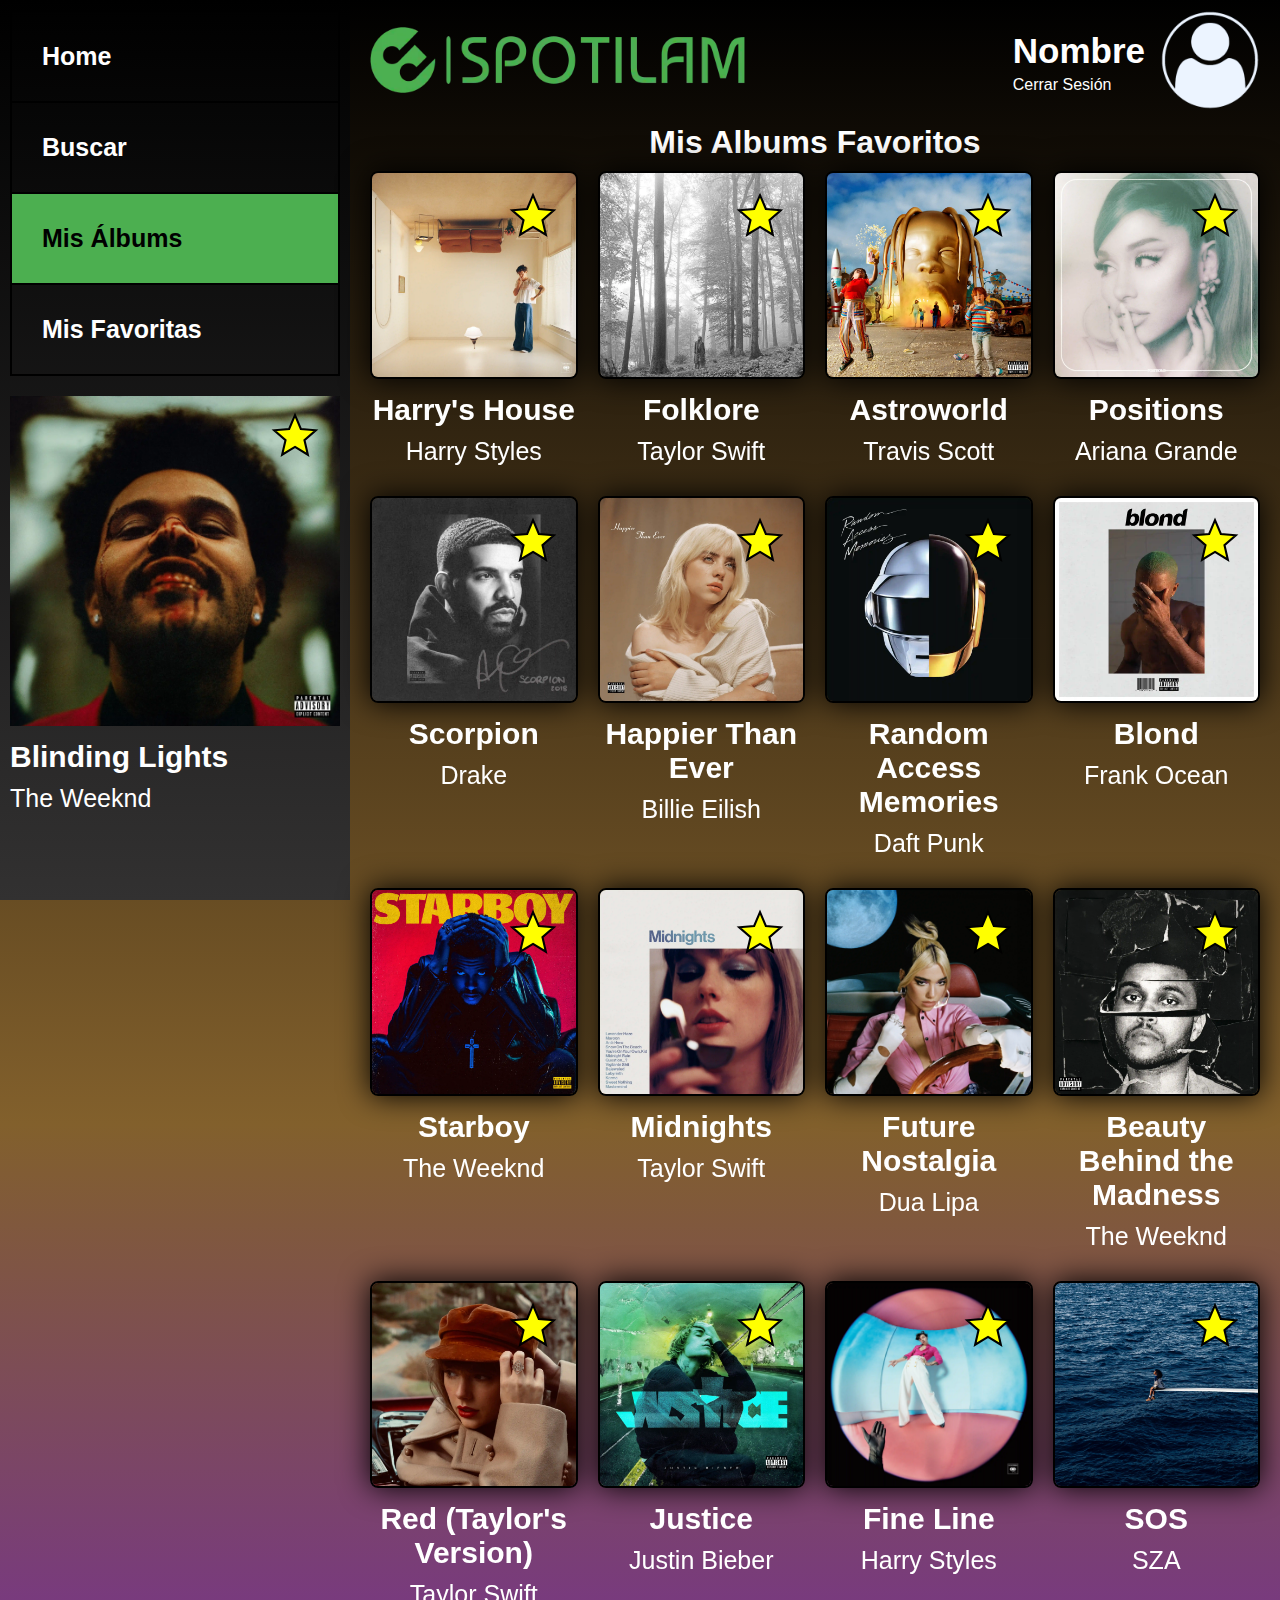
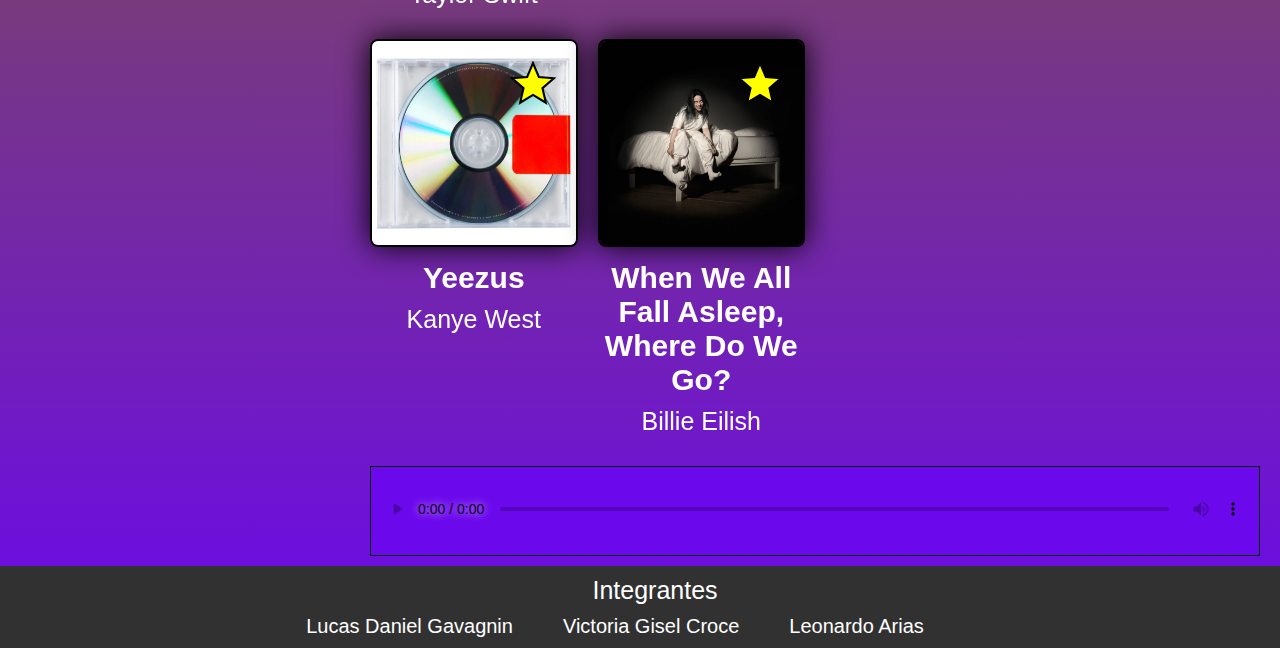
==== albums.html @ 0a67f17b "ultimos cambios" ====
<!DOCTYPE html>
<html lang="es">
<head>
    <meta charset="UTF-8">
    <meta name="viewport" content="width=device-width, initial-scale=1.0">
    <link rel="shortcut icon" href="img/icon.png" type="image/x-icon">
    <link rel="stylesheet" href="css/style.css">
    <link rel="stylesheet" href="css/gridAlbums.css">
    <link rel="stylesheet" href="css/favoritas.css">
    <title>SPOTILAM</title>
</head>
<body>
    <div class="main-container">

        <div class="sidebar">
            <nav>
                <ul>
                    <li><a href="index.html">Home</a></li>
                    <li><a href="buscar.html">Buscar</a></li>
                    <li><a href="albums.html" class="activo">Mis Álbums</a></li>
                    <li><a href="favoritas.html">Mis Favoritas</a></li>
                </ul>
            </nav>

            <section class="musica-sonando">
                <!-- Información de la canción en reproducción -->

                <div class="album">
                    <a href="sonando.html" >
                        <img src="img/sonando.webp" alt="imagen album">
                        <div class="album-informacion">
                            <h3 class="nombre-album">Blinding Lights</h3>
                            <p class="nombre-artista">The Weeknd</p>
                        </div>
                    </a>

                    <label class="container-star">
                        <input type="checkbox">
                        <svg viewBox="0 0 24 24">
                            <path d="M12 17.27L18.18 21l-1.64-7.03L22 9.24l-7.19-.61L12 2 9.19 8.63 2 9.24l5.46 4.73L5.82 21z"></path>
                        </svg>
                    </label>
                </div>
            </section>
        </div>
        
        <div class="contenido-principal">
            <header>
                <div class="container-header">
                    <div>
                        <a href="index.html"><img src="img/logoT.webp" alt="logo" class="logo"></a>
                        <!-- <h1>SPOTILAM</h1> -->
                    </div>

                    <div class="info-usuario">
                        <div class="detalles-usuario">
                            <a href="perfil.html"><h2>Nombre</h2></a> <!-- Nombre del usuario -->
                            <a href="login.html">Cerrar Sesión</a> <!-- Enlace para cerrar sesión -->
                        </div>
                        <a href="perfil.html"><img src="img/avatar.png" alt="Avatar de Usuario" class="imagen-avatar"></a> <!-- Avatar del usuario -->
                    </div>
                </div>
            </header>

            <main>
                <div class="titulo-principal">
                    <h1>Mis Albums Favoritos</h1>
                </div>

                <section class="contenedor">

                    <div class="grid"> <!-- Cuadrícula de álbumes -->
                    
                        <div class="album">
                            <a href="albums.html">
                                <img class="album-imagen" src="img/1.webp" alt="imagen album">
                                <div class="album-informacion">
                                    <p class="nombre-album">Harry's House</p>
                                    <p class="nombre-artista">Harry Styles</p>
                                </div>
                            </a>

                            <label class="container-star"> <!-- Estrella de favoritos -->
                                <input type="checkbox">
                                <svg viewBox="0 0 24 24">
                                    <path d="M12 17.27L18.18 21l-1.64-7.03L22 9.24l-7.19-.61L12 2 9.19 8.63 2 9.24l5.46 4.73L5.82 21z"></path>
                                </svg>
                            </label>
                            
                        </div>
                    
                        <div class="album">
                            <a href="albums.html">
                                <img class="album-imagen" src="img/2.webp" alt="imagen album">
                                <div class="album-informacion">
                                    <p class="nombre-album">Folklore</p>
                                    <p class="nombre-artista">Taylor Swift</p>
                                </div>
                            </a>

                            <label class="container-star"> <!-- Estrella de favoritos -->
                                <input type="checkbox">
                                <svg viewBox="0 0 24 24">
                                    <path d="M12 17.27L18.18 21l-1.64-7.03L22 9.24l-7.19-.61L12 2 9.19 8.63 2 9.24l5.46 4.73L5.82 21z"></path>
                                </svg>
                            </label>

                        </div>

                        <div class="album">
                            <a href="albums.html">
                                <img class="album-imagen" src="img/3.webp" alt="imagen album">
                                <div class="album-informacion">
                                    <p class="nombre-album">Astroworld</p>
                                    <p class="nombre-artista">Travis Scott</p>
                                </div>
                            </a>

                            <label class="container-star"> <!-- Estrella de favoritos -->
                                <input type="checkbox">
                                <svg viewBox="0 0 24 24">
                                    <path d="M12 17.27L18.18 21l-1.64-7.03L22 9.24l-7.19-.61L12 2 9.19 8.63 2 9.24l5.46 4.73L5.82 21z"></path>
                                </svg>
                            </label>

                        </div>
                    
                        <div class="album">
                            <a href="albums.html">
                                <img class="album-imagen" src="img/4.webp" alt="imagen album">
                                <div class="album-informacion">
                                    <p class="nombre-album">Positions</p>
                                    <p class="nombre-artista">Ariana Grande</p>
                                </div>
                            </a>

                            <label class="container-star"> <!-- Estrella de favoritos -->
                                <input type="checkbox">
                                <svg viewBox="0 0 24 24">
                                    <path d="M12 17.27L18.18 21l-1.64-7.03L22 9.24l-7.19-.61L12 2 9.19 8.63 2 9.24l5.46 4.73L5.82 21z"></path>
                                </svg>
                            </label>

                        </div>
                    
                        <div class="album">
                            <a href="albums.html">
                                <img class="album-imagen" src="img/5.webp" alt="imagen album">
                                <div class="album-informacion">
                                    <p class="nombre-album">Scorpion</p>
                                    <p class="nombre-artista">Drake</p>
                                </div>
                            </a>

                            <label class="container-star"> <!-- Estrella de favoritos -->
                                <input type="checkbox">
                                <svg viewBox="0 0 24 24">
                                    <path d="M12 17.27L18.18 21l-1.64-7.03L22 9.24l-7.19-.61L12 2 9.19 8.63 2 9.24l5.46 4.73L5.82 21z"></path>
                                </svg>
                            </label>

                        </div>
                    
                        <div class="album">
                            <a href="albums.html">
                                <img class="album-imagen" src="img/6.webp" alt="imagen album">
                                <div class="album-informacion">
                                    <p class="nombre-album">Happier Than Ever</p>
                                    <p class="nombre-artista">Billie Eilish</p>
                                </div>
                            </a>

                            <label class="container-star"> <!-- Estrella de favoritos -->
                                <input type="checkbox">
                                <svg viewBox="0 0 24 24">
                                    <path d="M12 17.27L18.18 21l-1.64-7.03L22 9.24l-7.19-.61L12 2 9.19 8.63 2 9.24l5.46 4.73L5.82 21z"></path>
                                </svg>
                            </label>

                        </div>
                
                        <div class="album">
                            <a href="albums.html">
                                <img class="album-imagen" src="img/7.webp" alt="imagen album">
                                <div class="album-informacion">
                                    <p class="nombre-album">Random Access Memories</p>
                                    <p class="nombre-artista">Daft Punk</p>
                                </div>
                            </a>

                            <label class="container-star"> <!-- Estrella de favoritos -->
                                <input type="checkbox">
                                <svg viewBox="0 0 24 24">
                                    <path d="M12 17.27L18.18 21l-1.64-7.03L22 9.24l-7.19-.61L12 2 9.19 8.63 2 9.24l5.46 4.73L5.82 21z"></path>
                                </svg>
                            </label>

                        </div>
                
                        <div class="album">
                            <a href="albums.html">
                                <img class="album-imagen" src="img/8.webp" alt="imagen album">
                                <div class="album-informacion">
                                    <p class="nombre-album">Blond</p>
                                    <p class="nombre-artista">Frank Ocean</p>
                                </div>
                            </a>

                            <label class="container-star"> <!-- Estrella de favoritos -->
                                <input type="checkbox">
                                <svg viewBox="0 0 24 24">
                                    <path d="M12 17.27L18.18 21l-1.64-7.03L22 9.24l-7.19-.61L12 2 9.19 8.63 2 9.24l5.46 4.73L5.82 21z"></path>
                                </svg>
                            </label>

                        </div>
                
                        <div class="album">
                            <a href="albums.html">
                                <img class="album-imagen" src="img/9.webp" alt="imagen album">
                                <div class="album-informacion">
                                    <p class="nombre-album">Starboy</p>
                                    <p class="nombre-artista">The Weeknd</p>
                                </div>
                            </a>

                            <label class="container-star"> <!-- Estrella de favoritos -->
                                <input type="checkbox">
                                <svg viewBox="0 0 24 24">
                                    <path d="M12 17.27L18.18 21l-1.64-7.03L22 9.24l-7.19-.61L12 2 9.19 8.63 2 9.24l5.46 4.73L5.82 21z"></path>
                                </svg>
                            </label>

                        </div>
                
                        <div class="album">
                            <a href="albums.html">
                                <img class="album-imagen" src="img/10.webp" alt="imagen album">
                                <div class="album-informacion">
                                    <p class="nombre-album">Midnights</p>
                                    <p class="nombre-artista">Taylor Swift</p>
                                </div>
                            </a>

                            <label class="container-star"> <!-- Estrella de favoritos -->
                                <input type="checkbox">
                                <svg viewBox="0 0 24 24">
                                    <path d="M12 17.27L18.18 21l-1.64-7.03L22 9.24l-7.19-.61L12 2 9.19 8.63 2 9.24l5.46 4.73L5.82 21z"></path>
                                </svg>
                            </label>

                        </div>

                        <div class="album">
                            <a href="albums.html">
                                <img class="album-imagen" src="img/17.webp" alt="imagen album">
                                <div class="album-informacion">
                                    <p class="nombre-album">Future Nostalgia</p>
                                    <p class="nombre-artista">Dua Lipa</p>
                                </div>
                            </a>

                            <label class="container-star"> <!-- Estrella de favoritos -->
                                <input type="checkbox">
                                <svg viewBox="0 0 24 24">
                                    <path d="M12 17.27L18.18 21l-1.64-7.03L22 9.24l-7.19-.61L12 2 9.19 8.63 2 9.24l5.46 4.73L5.82 21z"></path>
                                </svg>
                            </label>

                        </div>

                        <div class="album">
                            <a href="albums.html">
                                <img class="album-imagen" src="img/18.webp" alt="imagen album">
                                <div class="album-informacion">
                                    <p class="nombre-album">Beauty Behind the Madness</p>
                                    <p class="nombre-artista">The Weeknd</p>
                                </div>
                            </a>

                            <label class="container-star"> <!-- Estrella de favoritos -->
                                <input type="checkbox">
                                <svg viewBox="0 0 24 24">
                                    <path d="M12 17.27L18.18 21l-1.64-7.03L22 9.24l-7.19-.61L12 2 9.19 8.63 2 9.24l5.46 4.73L5.82 21z"></path>
                                </svg>
                            </label>

                        </div>

                        <div class="album">
                            <a href="albums.html">
                                <img class="album-imagen" src="img/19.webp" alt="imagen album">
                                <div class="album-informacion">
                                    <p class="nombre-album">Red (Taylor's Version)</p>
                                    <p class="nombre-artista">Taylor Swift</p>
                                </div>
                            </a>

                            <label class="container-star"> <!-- Estrella de favoritos -->
                                <input type="checkbox">
                                <svg viewBox="0 0 24 24">
                                    <path d="M12 17.27L18.18 21l-1.64-7.03L22 9.24l-7.19-.61L12 2 9.19 8.63 2 9.24l5.46 4.73L5.82 21z"></path>
                                </svg>
                            </label>

                        </div>

                        <div class="album">
                            <a href="albums.html">
                                <img class="album-imagen" src="img/20.webp" alt="imagen album">
                                <div class="album-informacion">
                                    <p class="nombre-album">Justice</p>
                                    <p class="nombre-artista">Justin Bieber</p>
                                </div>
                            </a>

                            <label class="container-star"> <!-- Estrella de favoritos -->
                                <input type="checkbox">
                                <svg viewBox="0 0 24 24">
                                    <path d="M12 17.27L18.18 21l-1.64-7.03L22 9.24l-7.19-.61L12 2 9.19 8.63 2 9.24l5.46 4.73L5.82 21z"></path>
                                </svg>
                            </label>

                        </div>

                        <div class="album">
                            <a href="albums.html">
                                <img class="album-imagen" src="img/21.webp" alt="imagen album">
                                <div class="album-informacion">
                                    <p class="nombre-album">Fine Line</p>
                                    <p class="nombre-artista">Harry Styles</p>
                                </div>
                            </a>

                            <label class="container-star"> <!-- Estrella de favoritos -->
                                <input type="checkbox">
                                <svg viewBox="0 0 24 24">
                                    <path d="M12 17.27L18.18 21l-1.64-7.03L22 9.24l-7.19-.61L12 2 9.19 8.63 2 9.24l5.46 4.73L5.82 21z"></path>
                                </svg>
                            </label>

                        </div>

                        <div class="album">
                            <a href="albums.html">
                                <img class="album-imagen" src="img/22.webp" alt="imagen album">
                                <div class="album-informacion">
                                    <p class="nombre-album">SOS</p>
                                    <p class="nombre-artista">SZA</p>
                                </div>
                            </a>

                            <label class="container-star"> <!-- Estrella de favoritos -->
                                <input type="checkbox">
                                <svg viewBox="0 0 24 24">
                                    <path d="M12 17.27L18.18 21l-1.64-7.03L22 9.24l-7.19-.61L12 2 9.19 8.63 2 9.24l5.46 4.73L5.82 21z"></path>
                                </svg>
                            </label>

                        </div>

                        <div class="album">
                            <a href="albums.html">
                                <img class="album-imagen" src="img/23.webp" alt="imagen album">
                                <div class="album-informacion">
                                    <p class="nombre-album">Yeezus</p>
                                    <p class="nombre-artista">Kanye West</p>
                                </div>
                            </a>

                            <label class="container-star"> <!-- Estrella de favoritos -->
                                <input type="checkbox">
                                <svg viewBox="0 0 24 24">
                                    <path d="M12 17.27L18.18 21l-1.64-7.03L22 9.24l-7.19-.61L12 2 9.19 8.63 2 9.24l5.46 4.73L5.82 21z"></path>
                                </svg>
                            </label>

                        </div>

                        <div class="album">
                            <a href="albums.html">
                                <img class="album-imagen" src="img/24.webp" alt="imagen album">
                                <div class="album-informacion">
                                    <p class="nombre-album">When We All Fall Asleep, Where Do We Go?</p>
                                    <p class="nombre-artista">Billie Eilish</p>
                                </div>
                            </a>

                            <label class="container-star"> <!-- Estrella de favoritos -->
                                <input type="checkbox">
                                <svg viewBox="0 0 24 24">
                                    <path d="M12 17.27L18.18 21l-1.64-7.03L22 9.24l-7.19-.61L12 2 9.19 8.63 2 9.24l5.46 4.73L5.82 21z"></path>
                                </svg>
                            </label>

                        </div>
            
                    </div>
                </section>
            </main>

            <section class="reproductor">
                <audio controls>
                    <source src="audio/The Weeknd - Blinding Lights.mp3" type="audio/mpeg">
                </audio>
            </section>
        </div>
    </div>
    
    <footer class="contenedorFooter">
        <p>Integrantes</p>
        <ul class="nombres"> <!-- Lista de integrantes del grupo -->
            <li>Lucas Daniel Gavagnin</li>
            <li>Victoria Gisel Croce</li>
            <li>Leonardo Arias</li>
        </ul>
    </footer>
    
</body>
</html>
---- css/style.css ----
/* Resetear estilos y definir estilos básicos de la página */
* {
    margin: 0;
    padding: 0;
    box-sizing: border-box;
}

body {
    font-family: Arial, sans-serif; /* Fuente para el cuerpo del documento */
    background: linear-gradient(black, rgb(130, 96, 44), rgb(107, 8, 236)) no-repeat center;
}
img {
    width: 100%; /* Ajusta todas las imágenes al ancho del contenedor */
}
p, h1, h2, h3 {
    color: white;
}
a {
    color: white;
    text-decoration: none; /* Quita subrayado de los enlaces */
}

/* ESTILOS PARA EL CONTENEDOR PRINCIPAL */
.main-container {
    display: flex;
}

/* ESTILOS PARA EL SIDEBAR */
.sidebar {
    display: flex;
    flex-direction: column;
    padding: 10px;
    position: fixed; /* Fija el sidebar en la posición especificada */
    top: 0; /* Coloca el sidebar en la parte superior de la página */
    left: 0; /* Coloca el sidebar en la parte izquierda de la página */
    height: 100%; /* Establece la altura del sidebar al 100% del viewport */
    width: 350px; /* Ajusta el ancho del sidebar según tus preferencias */
    background: linear-gradient( black, rgb(50, 49, 49));
}

/* Estilos para el Nav */
nav ul {
    list-style: none; /* Quita viñetas de la lista */
    padding: 0;
}
nav ul li a {
    font-size: 25px;
    font-weight: bolder; /* Fuente en negrita */
    display: block; /* Convertir en elemento bloque para ocupar todo el ancho */
    padding: 30px; /* Agrega relleno alrededor del enlace */
    border: 2px solid black; /* Agrega borde negro */
    border-bottom: none; /* Quita borde inferior */
    transition: background-color 0.3s, color 0.3s; /* Transición para cambios de color */
}
nav ul li:last-of-type {
    border-bottom: 2px solid black; /* Agrega borde negro */
}
nav ul li a:hover {
    background-color: #4caf50; /* Cambia el fondo al pasar el mouse */
    color: white; /* Cambia el color de texto al pasar el mouse */
}

nav ul li a.activo {
    background-color: #4caf50; /* Fondo distinto para la vista actual */
    color: black; /* Cambia el color de texto para la vista actual */
}

/* Estilos para Musica Sonando */
.musica-sonando .album {
    padding: 20px 0 0 0; /* Elimina el padding */
}
.musica-sonando h3,
.musica-sonando p{
    text-align: start; /* Alinear texto a la izquierda */
}
.musica-sonando .container-star {
    top: 35px;
    right: 20px;
}

/* ESTILOS PARA EL CONTENIDO PRINCIPAL */
.contenido-principal {
    margin-left: 350px; /* Ajusta el margen izquierdo para acomodar el ancho del sidebar */
    padding: 0 10px; /* Agrega relleno izq y der */
}

/* ESTILOS PARA EL HEADER */
.container-header {
    display: flex;
    justify-content: space-between; /* Distribuir elementos en el espacio disponible */
    align-items: center; /* Centra verticalmente los elementos */
    margin: 10px;
}
.logo {
    width: 75%; /* Ajusta el ancho del logo*/
}
.info-usuario {
    display: flex;
    align-items: center;
}
.detalles-usuario {
    margin-right: 15px;
}
.info-usuario h2 {
    font-size: 35px; /* Tamaño de fuente */
    margin: 0; /* Elimina el margen superior del nombre de usuario */
    margin-bottom: 5px; /* Margen inferior para separar el nombre de usuario del enlace de cierre de sesión */
}
.imagen-avatar {
    width: 100px; /* Ajusta el ancho del avatar*/
}

/* ESTILOS PARA EL REPRODUCTOR */
.reproductor {
    padding: 15px 0;
    border: 1px solid black; /* Agrega borde negro */
    margin: 10px;
    background-color: rgb(107, 8, 236);
}
audio {
    width: 100%; /* Ajusta el ancho del reproductor */
}
audio::-webkit-media-controls-enclosure {
    background-color: rgb(107, 8, 236); /* Establece el fondo de los controles de audio */
    border-radius: 0px;
}

/* ESTILOS PARA EL FOOTER */
.contenedorFooter {
    display: flex;
    flex-direction: column;
    align-items: center;
    background-color: rgb(50, 49, 49);
}
.contenedorFooter p {
    font-size: 25px; /* Tamaño de fuente */
    margin-top: 10px;
    margin-left: 30px;
}
.nombres {
    display: flex;
    
    list-style: none; /* Quita viñetas de la lista */
    font-size: 20px; /* Tamaño de fuente */
    margin: 10px;
}
.nombres li {
    margin-right: 50px;
    color: white;
}
/* Estilos para dispositivos móviles (ancho máximo de 600px) */
@media (max-width: 600px) {
    
}
---- css/gridAlbums.css ----
/* Estilos para el diseño de cuadrícula */
.grid {
    display: grid; /* Usa diseño de cuadrícula */
    grid-template-columns: repeat(4, 1fr); /* Crea 4 columnas de igual tamaño en la cuadrícula */
}

/* Estilos para el título principal */
.titulo-principal {
    display: flex;
    justify-content: center; /* Centra elementos horizontalmente */
}
.titulo-principal h1 {
    margin: 0; /* Elimina el margen superior del título principal */
}

/* Estilos para el elemento de álbum */
.album {
    position: relative; /* Establece la posición relativa con respecto a la estrella */
    padding: 10px; /* Agrega relleno alrededor del elemento de álbum */
}

/* Estilos para el nombre del álbum y el nombre del artista */
.nombre-album {
    font-size: 30px; /* Tamaño de fuente */
    font-weight: bolder; /* Fuente en negrita */
}
.nombre-artista {
    font-size: 25px; /* Tamaño de fuente */
}
.nombre-album,
.nombre-artista {
    margin: 10px 0; /* Establece márgenes superior e inferior */
    text-align: center; /* Centra el texto horizontalmente */
}

/* Estilos para la imagen del álbum */
.album-imagen {
    border: 2px solid black; /* Agrega borde negro */
    border-radius: 8px;
    box-shadow: 0 0 30px black;
}

/* Estilos para la estrella */
.container-star {
    position: absolute; /* Establece la posición absoluta con respecto al album */
    cursor: pointer; /* Cambia el cursor al pasar el mouse */
    top: 30px;
    right: 30px;
}
.container-star input {
    opacity: 0; /* Oculta el input checkbox */
    cursor: pointer; /* Cambia el cursor al pasar el mouse */
    height: 0;
    width: 0;
}
.container-star svg {
    height: 50px; /* Establece el tamaño de la estrella */
    width: 50px;
    transition: all 0.3s; /* Agrega la transición */
    fill: white; /* Color de relleno de la estrella */
    stroke: black; /* Color del contorno de la estrella */
    stroke-width: 1px; /* Ancho del contorno de la estrella */
}
.container-star svg:hover {
    transform: scale(1.3); /* Escala la estrella al pasar el mouse */
}

/* Estilos para la estrella cuando está seleccionada */
.container-star input:checked ~ svg {
    fill: yellow; /* Cambia el color de relleno cuando la estrella está seleccionada */
    animation: pop_42 0.5s ease-out; /* Agrega animación */
    transform: scale(1.3); /* Escala la estrella cuando está seleccionada */
}

/* Animación para la estrella seleccionada */
@keyframes pop_42 {
    0% {
      transform: scale(1.3);
    }
  
    50% {
      transform: scale(1.5);
    }
  
    100% {
      transform: scale(1.3);
    }
}
---- css/favoritas.css ----
.container-star svg {
    fill: yellow; /* Color de relleno de la estrella */
}
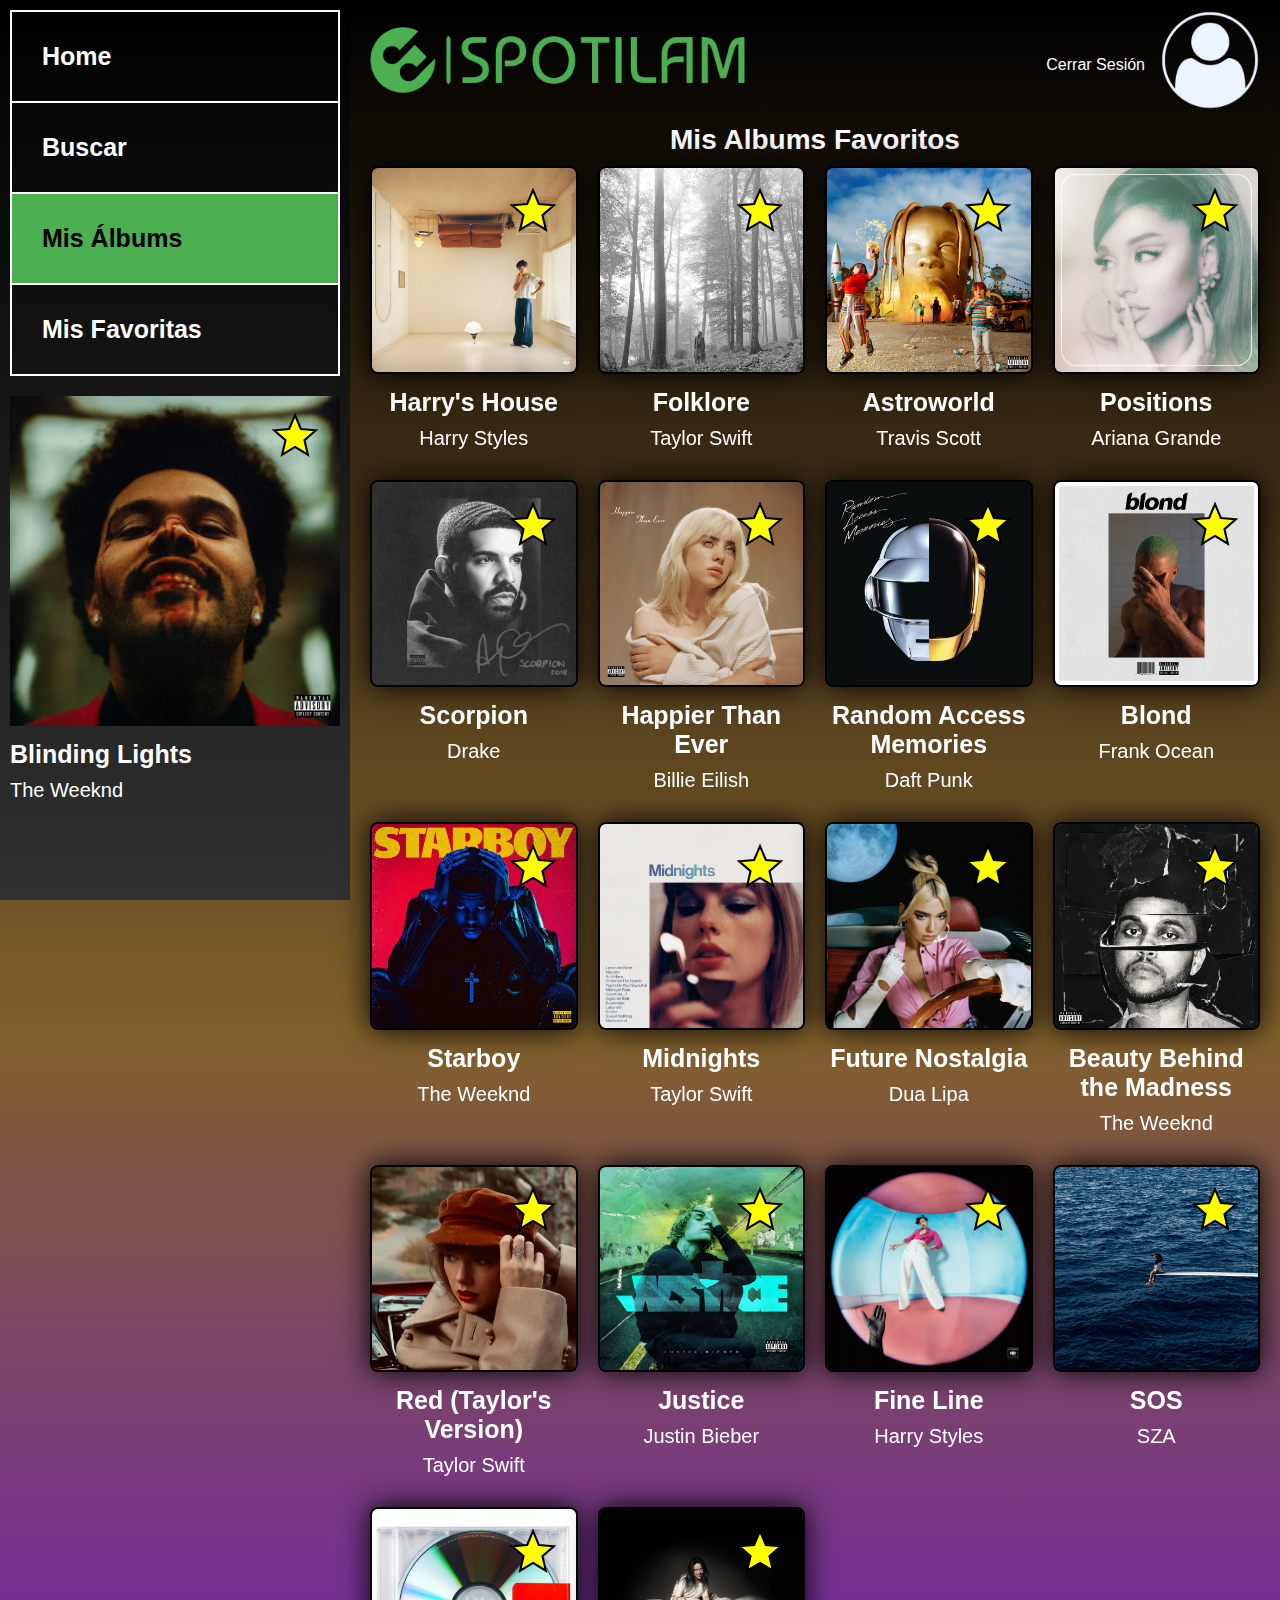
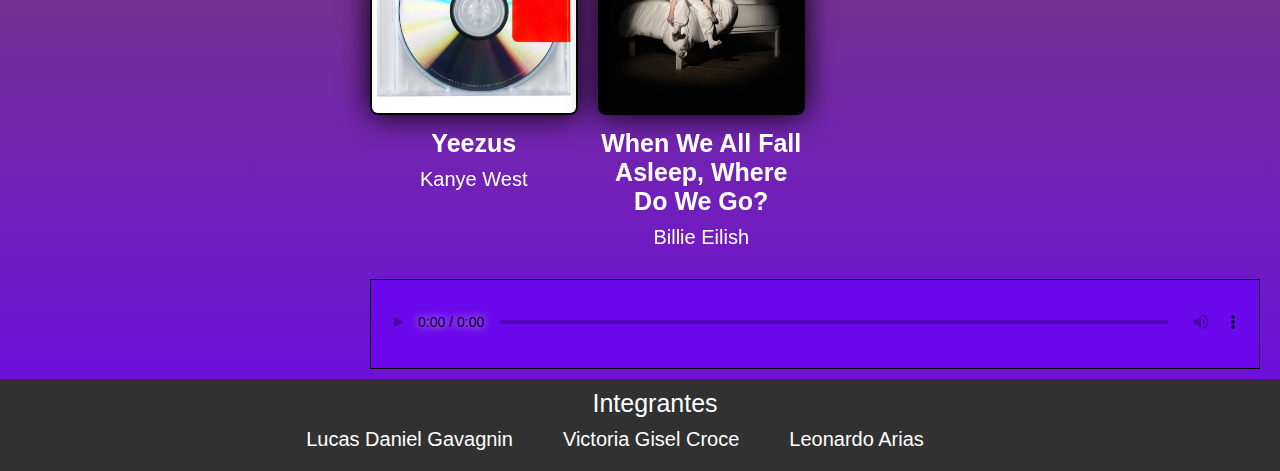
==== commit 164b12cf: "js" ====
--- a/albums.html
+++ b/albums.html
@@ -54,7 +54,7 @@
 
                     <div class="info-usuario">
                         <div class="detalles-usuario">
-                            <a href="perfil.html"><h2>Nombre</h2></a> <!-- Nombre del usuario -->
+                            <a href="perfil.html"><h2 id="nombre-usuario"></h2></a> <!-- Nombre del usuario -->
                             <a href="login.html">Cerrar Sesión</a> <!-- Enlace para cerrar sesión -->
                         </div>
                         <a href="perfil.html"><img src="img/avatar.png" alt="Avatar de Usuario" class="imagen-avatar"></a> <!-- Avatar del usuario -->
@@ -416,6 +416,7 @@
         </ul>
     </footer>
     
+    <script src="js/scripts.js"></script>
 </body>
 </html>
 
--- a/css/style.css
+++ b/css/style.css
@@ -22,7 +22,12 @@
 
 /* ESTILOS PARA EL CONTENEDOR PRINCIPAL */
 .main-container {
-    display: flex;
+    flex-direction: column;
+}
+@media (min-width: 600px) {
+    .contenido-principal {
+        flex-direction: row;
+    }
 }
 
 /* ESTILOS PARA EL SIDEBAR */
@@ -30,12 +35,16 @@
     display: flex;
     flex-direction: column;
     padding: 10px;
-    position: fixed; /* Fija el sidebar en la posición especificada */
-    top: 0; /* Coloca el sidebar en la parte superior de la página */
-    left: 0; /* Coloca el sidebar en la parte izquierda de la página */
-    height: 100%; /* Establece la altura del sidebar al 100% del viewport */
-    width: 350px; /* Ajusta el ancho del sidebar según tus preferencias */
-    background: linear-gradient( black, rgb(50, 49, 49));
+}
+@media (min-width: 600px) {
+    .sidebar {
+        position: fixed; /* Fija el sidebar en la posición especificada */
+        top: 0; /* Coloca el sidebar en la parte superior de la página */
+        left: 0; /* Coloca el sidebar en la parte izquierda de la página */
+        height: 100%; /* Establece la altura del sidebar al 100% del viewport */
+        width: 350px; /* Ajusta el ancho del sidebar según tus preferencias */
+        background: linear-gradient( black, rgb(50, 49, 49));
+    }
 }
 
 /* Estilos para el Nav */
@@ -43,17 +52,22 @@
     list-style: none; /* Quita viñetas de la lista */
     padding: 0;
 }
-nav ul li a {
+nav ul li a{
     font-size: 25px;
     font-weight: bolder; /* Fuente en negrita */
     display: block; /* Convertir en elemento bloque para ocupar todo el ancho */
-    padding: 30px; /* Agrega relleno alrededor del enlace */
-    border: 2px solid black; /* Agrega borde negro */
+    padding: 10px; /* Agrega relleno alrededor del enlace */
+    border: 2px solid white; /* Agrega borde blanco */
     border-bottom: none; /* Quita borde inferior */
     transition: background-color 0.3s, color 0.3s; /* Transición para cambios de color */
 }
+@media (min-width: 600px) {
+    nav ul li a{
+        padding: 30px; /* Agrega relleno alrededor del enlace */
+    }
+}
 nav ul li:last-of-type {
-    border-bottom: 2px solid black; /* Agrega borde negro */
+    border-bottom: 2px solid white; /* Agrega borde blanco */
 }
 nav ul li a:hover {
     background-color: #4caf50; /* Cambia el fondo al pasar el mouse */
@@ -66,6 +80,14 @@
 }
 
 /* Estilos para Musica Sonando */
+.musica-sonando {
+    display: none;
+}
+@media (min-width: 600px) {
+    .musica-sonando {
+        display: block;
+    }
+}
 .musica-sonando .album {
     padding: 20px 0 0 0; /* Elimina el padding */
 }
@@ -80,34 +102,65 @@
 
 /* ESTILOS PARA EL CONTENIDO PRINCIPAL */
 .contenido-principal {
-    margin-left: 350px; /* Ajusta el margen izquierdo para acomodar el ancho del sidebar */
     padding: 0 10px; /* Agrega relleno izq y der */
+}
+@media (min-width: 600px) {
+    .contenido-principal {
+        margin-left: 350px; /* Ajusta el margen izquierdo para acomodar el ancho del sidebar */
+    }
 }
 
 /* ESTILOS PARA EL HEADER */
 .container-header {
     display: flex;
+    flex-direction: column;
     justify-content: space-between; /* Distribuir elementos en el espacio disponible */
     align-items: center; /* Centra verticalmente los elementos */
     margin: 10px;
+    
+}
+@media (min-width: 600px) {
+    .container-header {
+        flex-direction: row;
+    }
 }
 .logo {
-    width: 75%; /* Ajusta el ancho del logo*/
+    width: 100%; /* Ajusta el ancho del logo*/
+}
+@media (min-width: 600px) {
+    .logo {
+        width: 75%; /* Ajusta el ancho del logo*/
+    }
 }
 .info-usuario {
     display: flex;
     align-items: center;
 }
 .detalles-usuario {
-    margin-right: 15px;
+    margin-right: 150px;
+}
+@media (min-width: 600px) {
+    .detalles-usuario {
+        margin-right: 15px;
+    }
 }
 .info-usuario h2 {
-    font-size: 35px; /* Tamaño de fuente */
+    font-size: 20px; /* Tamaño de fuente */
     margin: 0; /* Elimina el margen superior del nombre de usuario */
     margin-bottom: 5px; /* Margen inferior para separar el nombre de usuario del enlace de cierre de sesión */
 }
+@media (min-width: 600px) {
+    .info-usuario h2 {
+        font-size: 35px; /* Tamaño de fuente */
+    }
+}
 .imagen-avatar {
-    width: 100px; /* Ajusta el ancho del avatar*/
+    width: 75px; /* Ajusta el ancho del avatar*/
+}
+@media (min-width: 600px) {
+    .imagen-avatar {
+        width: 100px; /* Ajusta el ancho del avatar*/
+    }
 }
 
 /* ESTILOS PARA EL REPRODUCTOR */
@@ -135,20 +188,31 @@
 .contenedorFooter p {
     font-size: 25px; /* Tamaño de fuente */
     margin-top: 10px;
-    margin-left: 30px;
 }
 .nombres {
     display: flex;
-    
+    flex-direction: column;
     list-style: none; /* Quita viñetas de la lista */
     font-size: 20px; /* Tamaño de fuente */
     margin: 10px;
 }
+@media (min-width: 600px) {
+    .nombres {
+        flex-direction: row;
+    }
+    .contenedorFooter p {
+        margin-left: 30px;
+    }
+    .nombres li {
+        margin-right: 50px;
+        color: white;
+    }
+}
 .nombres li {
-    margin-right: 50px;
+    margin-bottom: 10px;
     color: white;
 }
 /* Estilos para dispositivos móviles (ancho máximo de 600px) */
 @media (max-width: 600px) {
-    
-}
+
+}
--- a/css/gridAlbums.css
+++ b/css/gridAlbums.css
@@ -1,7 +1,12 @@
 /* Estilos para el diseño de cuadrícula */
 .grid {
     display: grid; /* Usa diseño de cuadrícula */
-    grid-template-columns: repeat(4, 1fr); /* Crea 4 columnas de igual tamaño en la cuadrícula */
+    grid-template-columns: repeat(2, 1fr); /* Crea 2 columnas de igual tamaño en la cuadrícula */
+}
+@media (min-width: 600px) {
+    .grid {
+        grid-template-columns: repeat(4, 1fr); /* Crea 4 columnas de igual tamaño en la cuadrícula */
+    }
 }
 
 /* Estilos para el título principal */
@@ -21,11 +26,20 @@
 
 /* Estilos para el nombre del álbum y el nombre del artista */
 .nombre-album {
-    font-size: 30px; /* Tamaño de fuente */
+    font-size: 20px; /* Tamaño de fuente */
     font-weight: bolder; /* Fuente en negrita */
 }
 .nombre-artista {
-    font-size: 25px; /* Tamaño de fuente */
+    font-size: 15px; /* Tamaño de fuente */
+}
+@media (min-width: 600px) {
+    .nombre-album {
+        font-size: 25px; /* Tamaño de fuente */
+        font-weight: bolder; /* Fuente en negrita */
+    }
+    .nombre-artista {
+        font-size: 20px; /* Tamaño de fuente */
+    }
 }
 .nombre-album,
 .nombre-artista {
@@ -44,8 +58,8 @@
 .container-star {
     position: absolute; /* Establece la posición absoluta con respecto al album */
     cursor: pointer; /* Cambia el cursor al pasar el mouse */
-    top: 30px;
-    right: 30px;
+    top: 20px;
+    right: 20px;
 }
 .container-star input {
     opacity: 0; /* Oculta el input checkbox */
@@ -54,12 +68,22 @@
     width: 0;
 }
 .container-star svg {
-    height: 50px; /* Establece el tamaño de la estrella */
-    width: 50px;
+    height: 40px; /* Establece el tamaño de la estrella */
+    width: 40px;
     transition: all 0.3s; /* Agrega la transición */
     fill: white; /* Color de relleno de la estrella */
     stroke: black; /* Color del contorno de la estrella */
     stroke-width: 1px; /* Ancho del contorno de la estrella */
+}
+@media (min-width: 600px) {
+    .container-star svg {
+        height: 50px; /* Establece el tamaño de la estrella */
+        width: 50px;
+    }
+    .container-star {
+        top: 30px;
+        right: 30px;
+    }
 }
 .container-star svg:hover {
     transform: scale(1.3); /* Escala la estrella al pasar el mouse */
--- a/css/favoritas.css
+++ b/css/favoritas.css
@@ -1,3 +1,7 @@
 .container-star svg {
     fill: yellow; /* Color de relleno de la estrella */
-}+}
+
+.titulo-principal h1 {
+    font-size: 28px;
+}
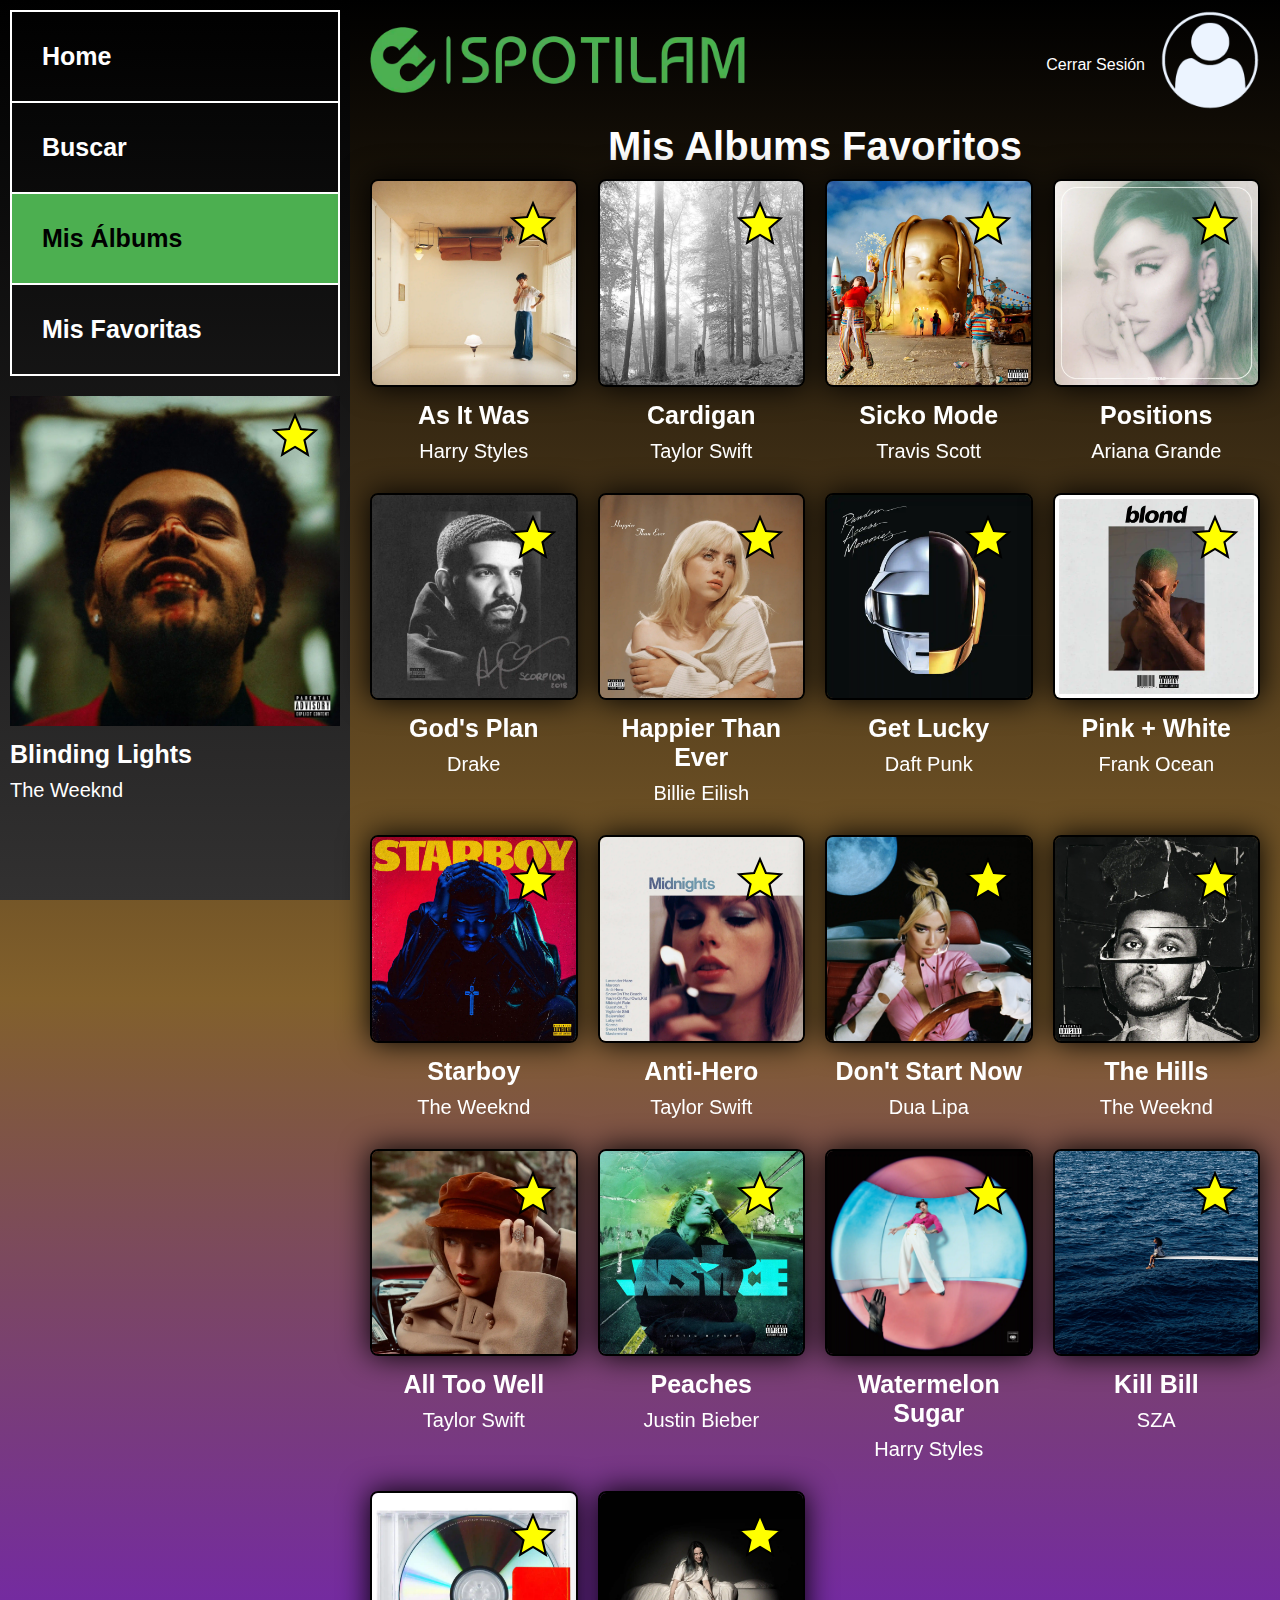
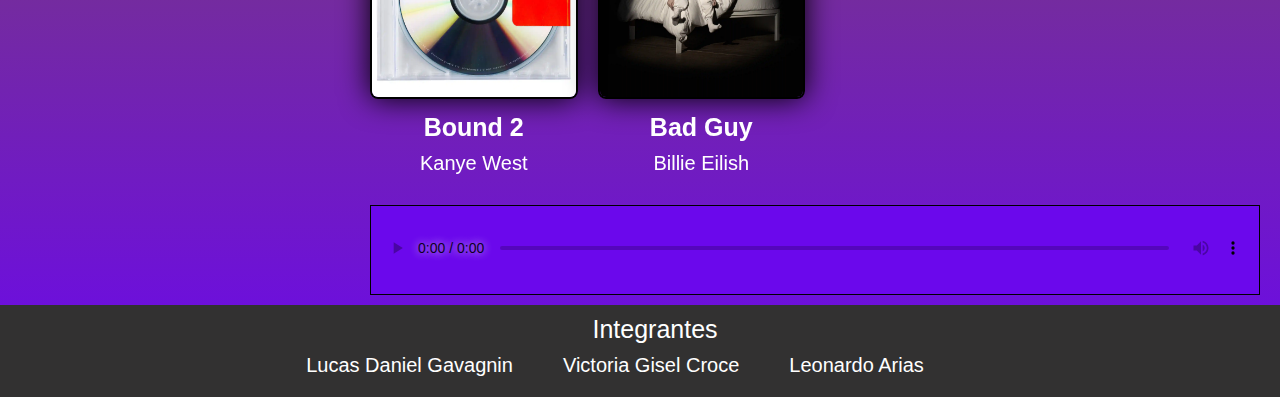
==== commit 855a1780: "favoritas" ====
--- a/albums.html
+++ b/albums.html
@@ -75,7 +75,7 @@
                             <a href="albums.html">
                                 <img class="album-imagen" src="img/1.webp" alt="imagen album">
                                 <div class="album-informacion">
-                                    <p class="nombre-album">Harry's House</p>
+                                    <p class="nombre-album">As It Was</p>
                                     <p class="nombre-artista">Harry Styles</p>
                                 </div>
                             </a>
@@ -93,7 +93,7 @@
                             <a href="albums.html">
                                 <img class="album-imagen" src="img/2.webp" alt="imagen album">
                                 <div class="album-informacion">
-                                    <p class="nombre-album">Folklore</p>
+                                    <p class="nombre-album">Cardigan</p>
                                     <p class="nombre-artista">Taylor Swift</p>
                                 </div>
                             </a>
@@ -111,7 +111,7 @@
                             <a href="albums.html">
                                 <img class="album-imagen" src="img/3.webp" alt="imagen album">
                                 <div class="album-informacion">
-                                    <p class="nombre-album">Astroworld</p>
+                                    <p class="nombre-album">Sicko Mode</p>
                                     <p class="nombre-artista">Travis Scott</p>
                                 </div>
                             </a>
@@ -147,7 +147,7 @@
                             <a href="albums.html">
                                 <img class="album-imagen" src="img/5.webp" alt="imagen album">
                                 <div class="album-informacion">
-                                    <p class="nombre-album">Scorpion</p>
+                                    <p class="nombre-album">God's Plan</p>
                                     <p class="nombre-artista">Drake</p>
                                 </div>
                             </a>
@@ -183,7 +183,7 @@
                             <a href="albums.html">
                                 <img class="album-imagen" src="img/7.webp" alt="imagen album">
                                 <div class="album-informacion">
-                                    <p class="nombre-album">Random Access Memories</p>
+                                    <p class="nombre-album">Get Lucky</p>
                                     <p class="nombre-artista">Daft Punk</p>
                                 </div>
                             </a>
@@ -201,7 +201,7 @@
                             <a href="albums.html">
                                 <img class="album-imagen" src="img/8.webp" alt="imagen album">
                                 <div class="album-informacion">
-                                    <p class="nombre-album">Blond</p>
+                                    <p class="nombre-album">Pink + White</p>
                                     <p class="nombre-artista">Frank Ocean</p>
                                 </div>
                             </a>
@@ -237,7 +237,7 @@
                             <a href="albums.html">
                                 <img class="album-imagen" src="img/10.webp" alt="imagen album">
                                 <div class="album-informacion">
-                                    <p class="nombre-album">Midnights</p>
+                                    <p class="nombre-album">Anti-Hero</p>
                                     <p class="nombre-artista">Taylor Swift</p>
                                 </div>
                             </a>
@@ -255,7 +255,7 @@
                             <a href="albums.html">
                                 <img class="album-imagen" src="img/17.webp" alt="imagen album">
                                 <div class="album-informacion">
-                                    <p class="nombre-album">Future Nostalgia</p>
+                                    <p class="nombre-album">Don't Start Now</p>
                                     <p class="nombre-artista">Dua Lipa</p>
                                 </div>
                             </a>
@@ -273,7 +273,7 @@
                             <a href="albums.html">
                                 <img class="album-imagen" src="img/18.webp" alt="imagen album">
                                 <div class="album-informacion">
-                                    <p class="nombre-album">Beauty Behind the Madness</p>
+                                    <p class="nombre-album">The Hills</p>
                                     <p class="nombre-artista">The Weeknd</p>
                                 </div>
                             </a>
@@ -291,7 +291,7 @@
                             <a href="albums.html">
                                 <img class="album-imagen" src="img/19.webp" alt="imagen album">
                                 <div class="album-informacion">
-                                    <p class="nombre-album">Red (Taylor's Version)</p>
+                                    <p class="nombre-album">All Too Well</p>
                                     <p class="nombre-artista">Taylor Swift</p>
                                 </div>
                             </a>
@@ -309,7 +309,7 @@
                             <a href="albums.html">
                                 <img class="album-imagen" src="img/20.webp" alt="imagen album">
                                 <div class="album-informacion">
-                                    <p class="nombre-album">Justice</p>
+                                    <p class="nombre-album">Peaches</p>
                                     <p class="nombre-artista">Justin Bieber</p>
                                 </div>
                             </a>
@@ -327,7 +327,7 @@
                             <a href="albums.html">
                                 <img class="album-imagen" src="img/21.webp" alt="imagen album">
                                 <div class="album-informacion">
-                                    <p class="nombre-album">Fine Line</p>
+                                    <p class="nombre-album">Watermelon Sugar</p>
                                     <p class="nombre-artista">Harry Styles</p>
                                 </div>
                             </a>
@@ -345,7 +345,7 @@
                             <a href="albums.html">
                                 <img class="album-imagen" src="img/22.webp" alt="imagen album">
                                 <div class="album-informacion">
-                                    <p class="nombre-album">SOS</p>
+                                    <p class="nombre-album">Kill Bill</p>
                                     <p class="nombre-artista">SZA</p>
                                 </div>
                             </a>
@@ -363,7 +363,7 @@
                             <a href="albums.html">
                                 <img class="album-imagen" src="img/23.webp" alt="imagen album">
                                 <div class="album-informacion">
-                                    <p class="nombre-album">Yeezus</p>
+                                    <p class="nombre-album">Bound 2</p>
                                     <p class="nombre-artista">Kanye West</p>
                                 </div>
                             </a>
@@ -381,7 +381,7 @@
                             <a href="albums.html">
                                 <img class="album-imagen" src="img/24.webp" alt="imagen album">
                                 <div class="album-informacion">
-                                    <p class="nombre-album">When We All Fall Asleep, Where Do We Go?</p>
+                                    <p class="nombre-album">Bad Guy</p>
                                     <p class="nombre-artista">Billie Eilish</p>
                                 </div>
                             </a>
--- a/css/favoritas.css
+++ b/css/favoritas.css
@@ -1,7 +1,35 @@
 .container-star svg {
     fill: yellow; /* Color de relleno de la estrella */
 }
-
 .titulo-principal h1 {
-    font-size: 28px;
+    font-size: 40px;
 }
+table {
+    color: white;
+    border-collapse: collapse;
+    width: 100%;
+}
+.titulos-columnas {
+    font-size: 30px;
+}
+th {
+    padding: 20px; /* Agrega relleno alrededor del enlace */
+    border: 2px solid black; /* Agrega borde negro */
+    text-align: center;
+    cursor: pointer;
+}
+th:hover {
+    background-color: #ccc;
+}
+.cuerpo-columnas {
+    font-size: 20px;
+}
+td {
+    padding: 20px; /* Agrega relleno alrededor del enlace */
+    border: 2px solid black; /* Agrega borde negro */
+    text-align: center;
+    cursor: pointer;
+}
+.play-icon {
+    font-size: 50px; /* Ajusta el tamaño del icono según tus preferencias */
+}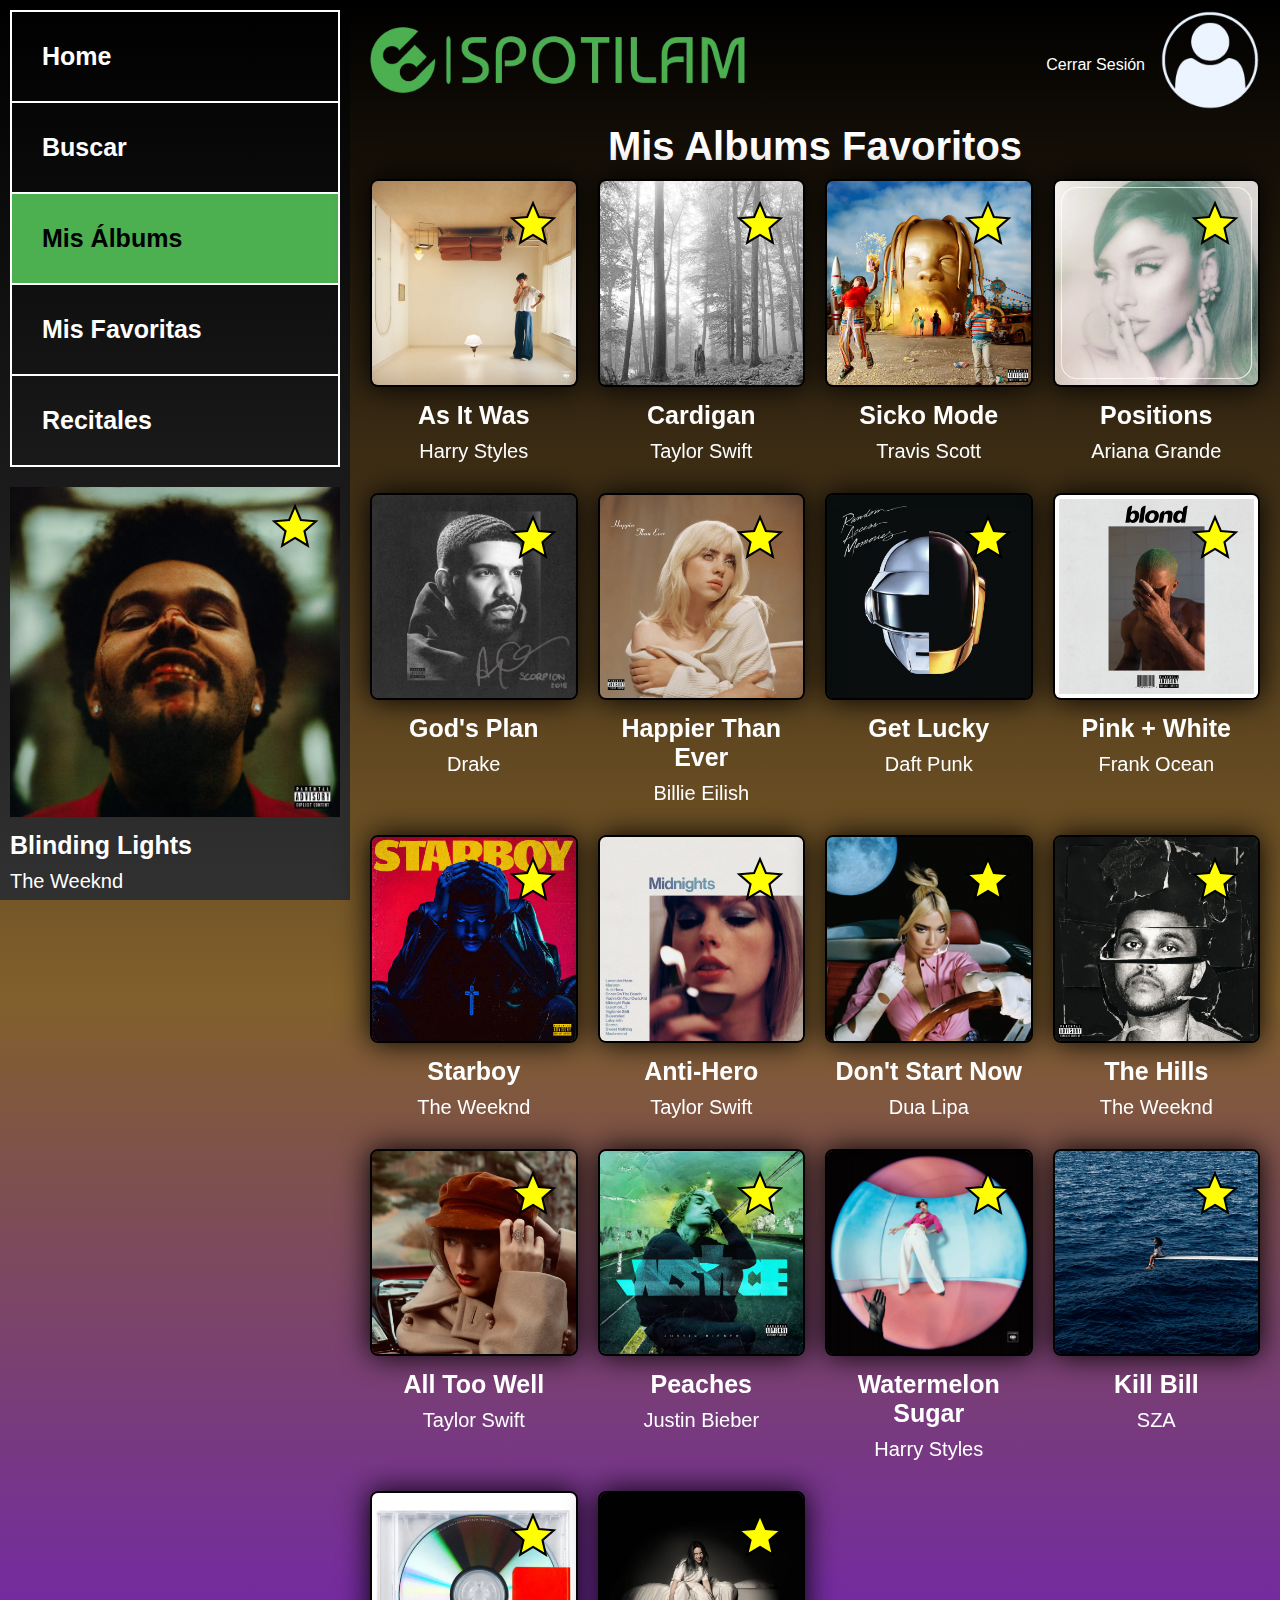
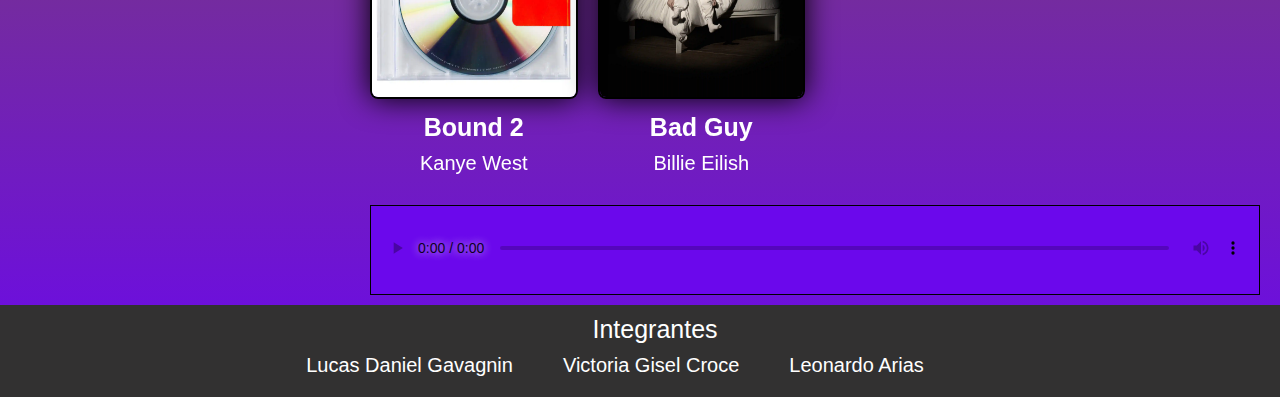
==== commit a1a89f80: "casi terminado" ====
--- a/albums.html
+++ b/albums.html
@@ -6,7 +6,7 @@
     <link rel="shortcut icon" href="img/icon.png" type="image/x-icon">
     <link rel="stylesheet" href="css/style.css">
     <link rel="stylesheet" href="css/gridAlbums.css">
-    <link rel="stylesheet" href="css/favoritas.css">
+    <link rel="stylesheet" href="css/albums.css">
     <title>SPOTILAM</title>
 </head>
 <body>
@@ -14,11 +14,12 @@
 
         <div class="sidebar">
             <nav>
-                <ul>
+                <ul> <!-- Enlaces de navegación -->
                     <li><a href="index.html">Home</a></li>
                     <li><a href="buscar.html">Buscar</a></li>
                     <li><a href="albums.html" class="activo">Mis Álbums</a></li>
                     <li><a href="favoritas.html">Mis Favoritas</a></li>
+                    <li><a href="recitales.html" >Recitales</a></li>
                 </ul>
             </nav>
 
@@ -417,6 +418,7 @@
     </footer>
     
     <script src="js/scripts.js"></script>
+    <script src="js/albums.js"></script>
 </body>
 </html>
 
--- a/css/albums.css
+++ b/css/albums.css
@@ -0,0 +1,9 @@
+.container-star svg {
+    fill: yellow; /* Color de relleno de la estrella */
+}
+.favorito {
+    display: none;
+}
+.titulo-principal h1 {
+    font-size: 40px;
+}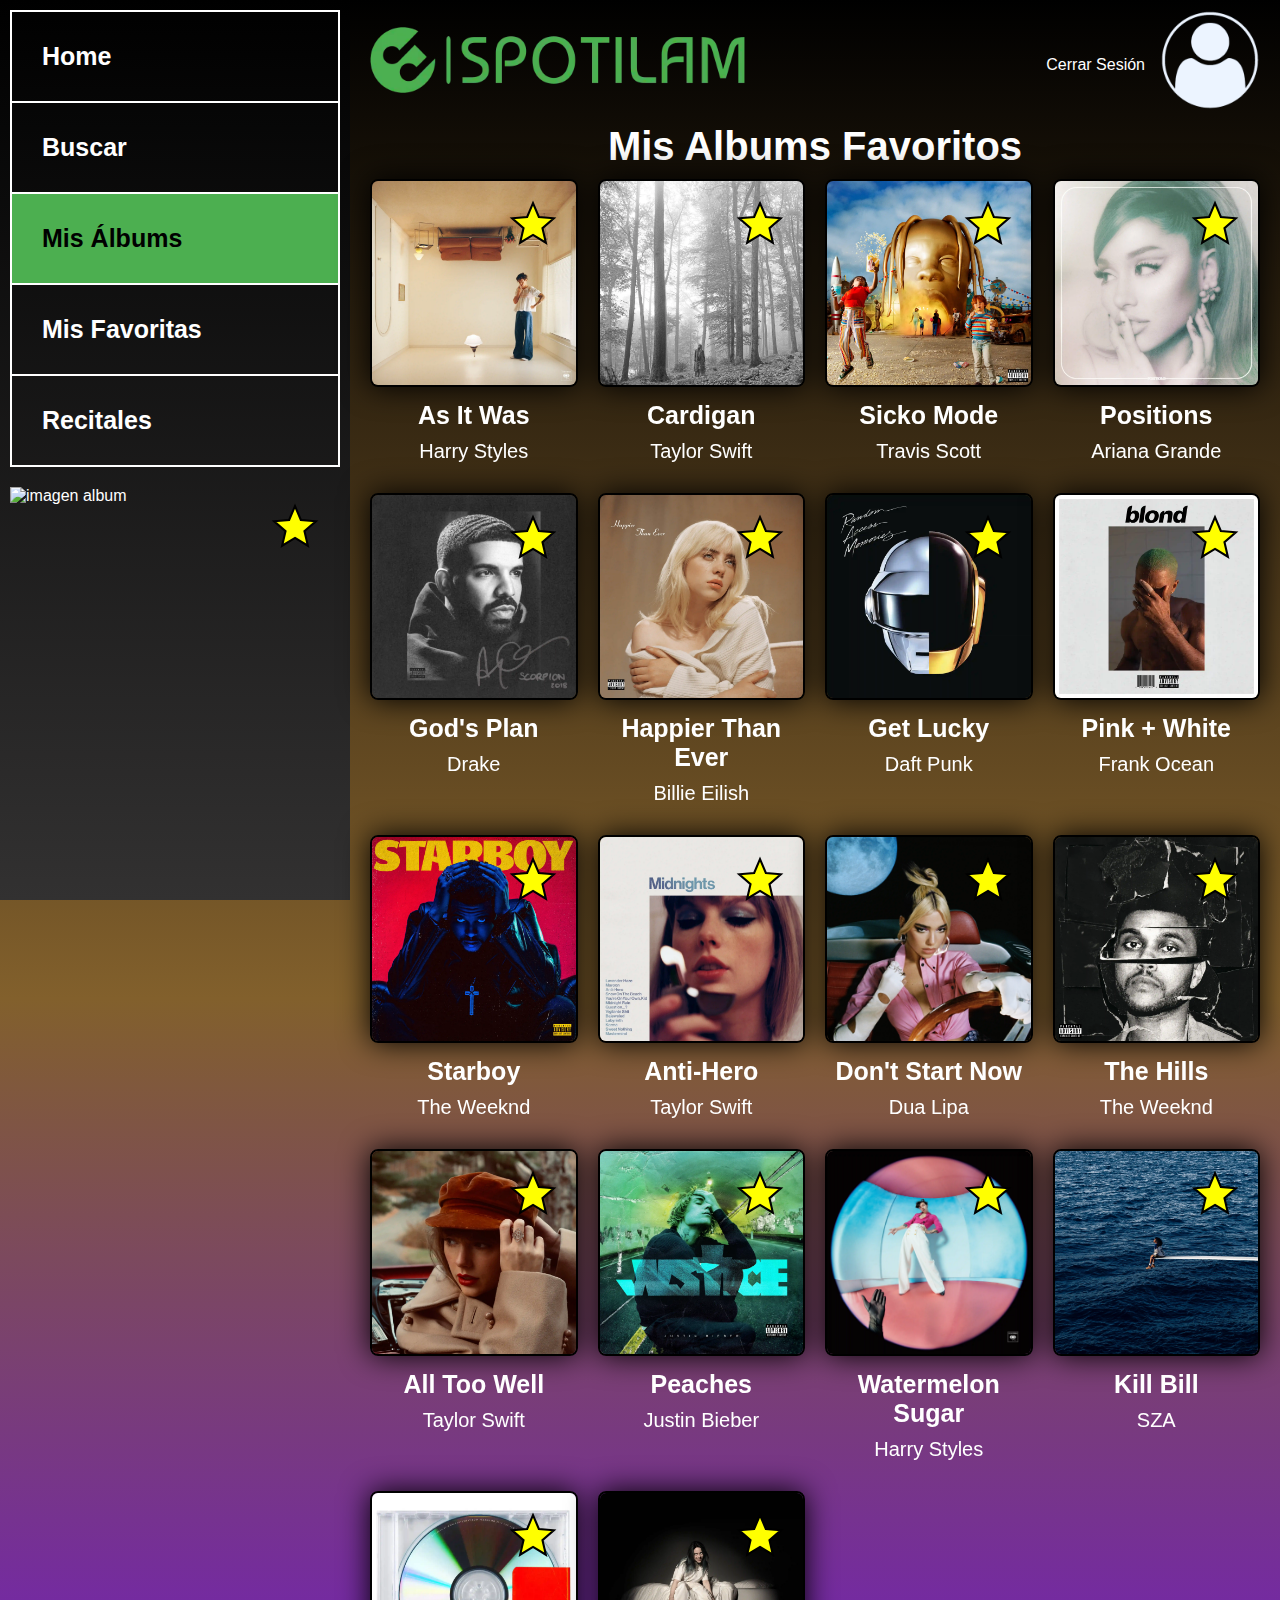
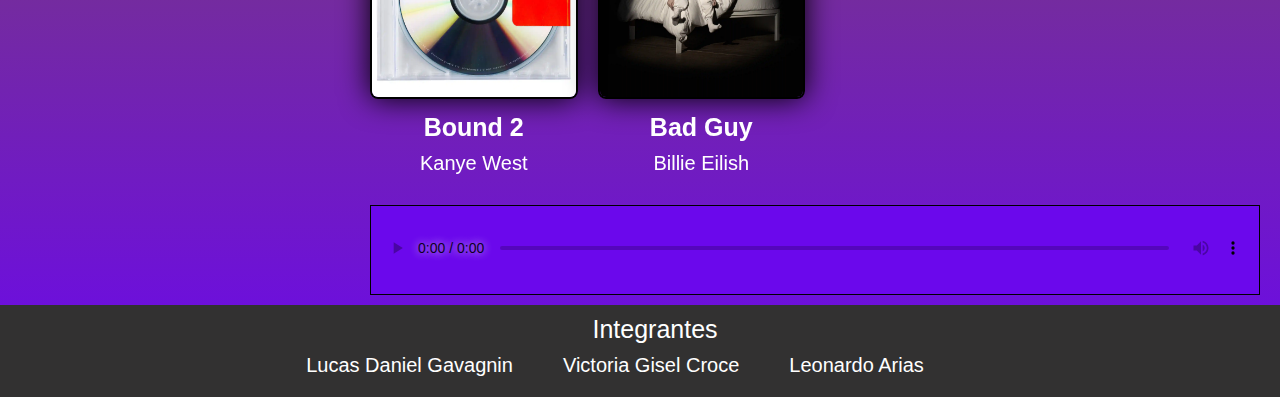
==== commit 6935c819: "terminado" ====
--- a/albums.html
+++ b/albums.html
@@ -15,7 +15,7 @@
         <div class="sidebar">
             <nav>
                 <ul> <!-- Enlaces de navegación -->
-                    <li><a href="index.html">Home</a></li>
+                    <li><a href="home.html">Home</a></li>
                     <li><a href="buscar.html">Buscar</a></li>
                     <li><a href="albums.html" class="activo">Mis Álbums</a></li>
                     <li><a href="favoritas.html">Mis Favoritas</a></li>
@@ -28,10 +28,10 @@
 
                 <div class="album">
                     <a href="sonando.html" >
-                        <img src="img/sonando.webp" alt="imagen album">
+                        <img id="cancionSonandoImagen" src="img/sonando.webp" alt="imagen album">
                         <div class="album-informacion">
-                            <h3 class="nombre-album">Blinding Lights</h3>
-                            <p class="nombre-artista">The Weeknd</p>
+                            <h3 id="cancionSonandoTitulo" class="nombre-album">Blinding Lights</h3>
+                            <p id="cancionSonandoArtista" class="nombre-artista">The Weeknd</p>
                         </div>
                     </a>
 
@@ -49,14 +49,14 @@
             <header>
                 <div class="container-header">
                     <div>
-                        <a href="index.html"><img src="img/logoT.webp" alt="logo" class="logo"></a>
+                        <a href="home.html"><img src="img/logoT.webp" alt="logo" class="logo"></a>
                         <!-- <h1>SPOTILAM</h1> -->
                     </div>
 
                     <div class="info-usuario">
                         <div class="detalles-usuario">
                             <a href="perfil.html"><h2 id="nombre-usuario"></h2></a> <!-- Nombre del usuario -->
-                            <a href="login.html">Cerrar Sesión</a> <!-- Enlace para cerrar sesión -->
+                            <a href="index.html">Cerrar Sesión</a> <!-- Enlace para cerrar sesión -->
                         </div>
                         <a href="perfil.html"><img src="img/avatar.png" alt="Avatar de Usuario" class="imagen-avatar"></a> <!-- Avatar del usuario -->
                     </div>
@@ -417,8 +417,8 @@
         </ul>
     </footer>
     
+    <script src="js/albums.js"></script>
     <script src="js/scripts.js"></script>
-    <script src="js/albums.js"></script>
 </body>
 </html>
 
--- a/css/albums.css
+++ b/css/albums.css
@@ -1,9 +1,9 @@
 .container-star svg {
-    fill: yellow; /* Color de relleno de la estrella */
+  fill: yellow; /* Color de relleno de la estrella */
 }
 .favorito {
-    display: none;
+  display: none;
 }
 .titulo-principal h1 {
-    font-size: 40px;
-}+  font-size: 40px;
+}
